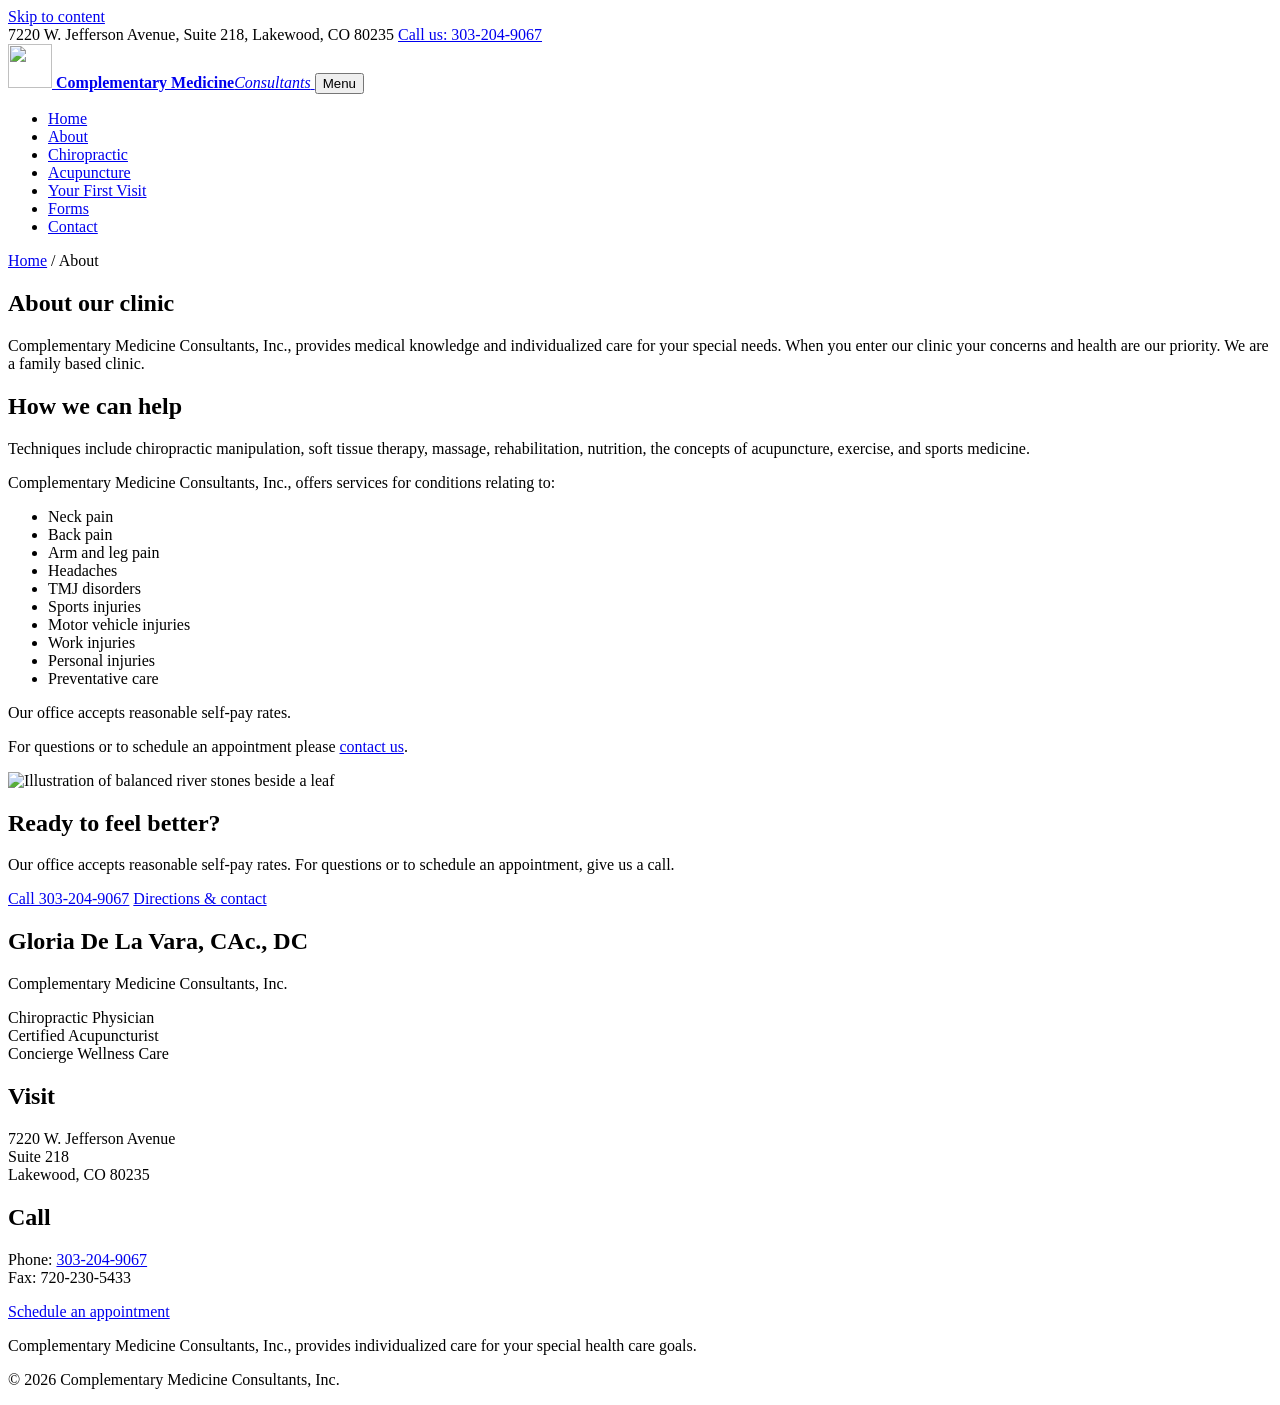
==== about.html @ 46e18586 "Add files via upload" ====
<!doctype html>
<html lang="en">
<head>
  <meta charset="utf-8">
  <meta name="viewport" content="width=device-width, initial-scale=1">
  <title>About | Complementary Medicine Consultants</title>
  <meta name="description" content="About Complementary Medicine Consultants, a family-based chiropractic and acupuncture clinic in Lakewood, CO.">
  <link rel="icon" href="images/favicon.svg" type="image/svg+xml">
  <link rel="preconnect" href="https://fonts.googleapis.com">
  <link rel="preconnect" href="https://fonts.gstatic.com" crossorigin>
  <link href="https://fonts.googleapis.com/css2?family=Fraunces:opsz,wght@9..144,400;9..144,600&family=Source+Sans+3:wght@400;600&display=swap" rel="stylesheet">
  <link rel="stylesheet" href="css/style.css">
</head>
<body>
  <a class="skip" href="#main">Skip to content</a>
  <div class="topbar">
    <div class="wrap">
      <span>7220 W. Jefferson Avenue, Suite 218, Lakewood, CO 80235</span>
      <a href="tel:+13032049067">Call us: 303-204-9067</a>
    </div>
  </div>
  <header class="site-header">
    <div class="wrap header-inner">
      <a class="brand" href="index.html">
        <img src="images/logo-mark.svg" alt="" width="44" height="44">
        <span><strong>Complementary Medicine</strong><em>Consultants</em></span>
      </a>
      <button class="menu-toggle" aria-expanded="false" aria-controls="site-nav">Menu</button>
      <nav id="site-nav" aria-label="Main">
        <ul>
        <li><a href="index.html">Home</a></li>
        <li><a href="about.html" aria-current="page">About</a></li>
        <li><a href="chiropractic.html">Chiropractic</a></li>
        <li><a href="acupuncture.html">Acupuncture</a></li>
        <li><a href="first-visit.html">Your First Visit</a></li>
        <li><a href="forms.html">Forms</a></li>
        <li><a href="contact.html">Contact</a></li>
        </ul>
      </nav>
    </div>
  </header>
  <main id="main">
    <section class="page-hero">
      <div class="wrap">
        <p class="crumb"><a href="index.html">Home</a> / About</p>
        <h1>About our clinic</h1>
        <p class="lede">Complementary Medicine Consultants, Inc., provides medical knowledge and individualized care for your special needs. When you enter our clinic your concerns and health are our priority. We are a family based clinic.</p>
      </div>
    </section>
    <section class="content">
      <div class="wrap split">
        <div class="prose">
          <h2>How we can help</h2>
          <p>Techniques include chiropractic manipulation, soft tissue therapy, massage, rehabilitation, nutrition, the concepts of acupuncture, exercise, and sports medicine.</p>
          <p>Complementary Medicine Consultants, Inc., offers services for conditions relating to:</p>
          <ul class="pill-list">
            <li>Neck pain</li><li>Back pain</li><li>Arm and leg pain</li><li>Headaches</li><li>TMJ disorders</li>
            <li>Sports injuries</li><li>Motor vehicle injuries</li><li>Work injuries</li><li>Personal injuries</li><li>Preventative care</li>
          </ul>
          <p>Our office accepts reasonable self-pay rates.</p>
          <p>For questions or to schedule an appointment please <a href="contact.html">contact us</a>.</p>
        </div>
        <img class="side-art" src="images/balance.svg" alt="Illustration of balanced river stones beside a leaf" width="480" height="480" loading="lazy">
      </div>
    </section>
    <section class="cta">
      <div class="wrap cta-inner">
        <div>
          <h2>Ready to feel better?</h2>
          <p>Our office accepts reasonable self-pay rates. For questions or to schedule an appointment, give us a call.</p>
        </div>
        <div class="cta-actions">
          <a class="btn" href="tel:+13032049067">Call 303-204-9067</a>
          <a class="btn btn-ghost" href="contact.html">Directions &amp; contact</a>
        </div>
      </div>
    </section>
  </main>
  <footer class="site-footer">
    <div class="wrap footer-grid">
      <div>
        <h2>Gloria De La Vara, CAc., DC</h2>
        <p class="muted">Complementary Medicine Consultants, Inc.</p>
        <p>Chiropractic Physician<br>Certified Acupuncturist<br>Concierge Wellness Care</p>
      </div>
      <div>
        <h2>Visit</h2>
        <p>7220 W. Jefferson Avenue<br>Suite 218<br>Lakewood, CO 80235</p>
      </div>
      <div>
        <h2>Call</h2>
        <p>Phone: <a href="tel:+13032049067">303-204-9067</a><br>Fax: 720-230-5433</p>
        <a class="btn btn-light" href="contact.html">Schedule an appointment</a>
      </div>
    </div>
    <div class="wrap footer-bottom">
      <p>Complementary Medicine Consultants, Inc., provides individualized care for your special health care goals.</p>
      <p>&copy; <span id="year">2026</span> Complementary Medicine Consultants, Inc.</p>
    </div>
  </footer>
  <script>
    (function () {
      var b = document.querySelector('.menu-toggle'), n = document.getElementById('site-nav');
      b.addEventListener('click', function () {
        var open = n.classList.toggle('open');
        b.setAttribute('aria-expanded', open);
      });
      document.getElementById('year').textContent = new Date().getFullYear();
    })();
  </script>
</body>
</html>
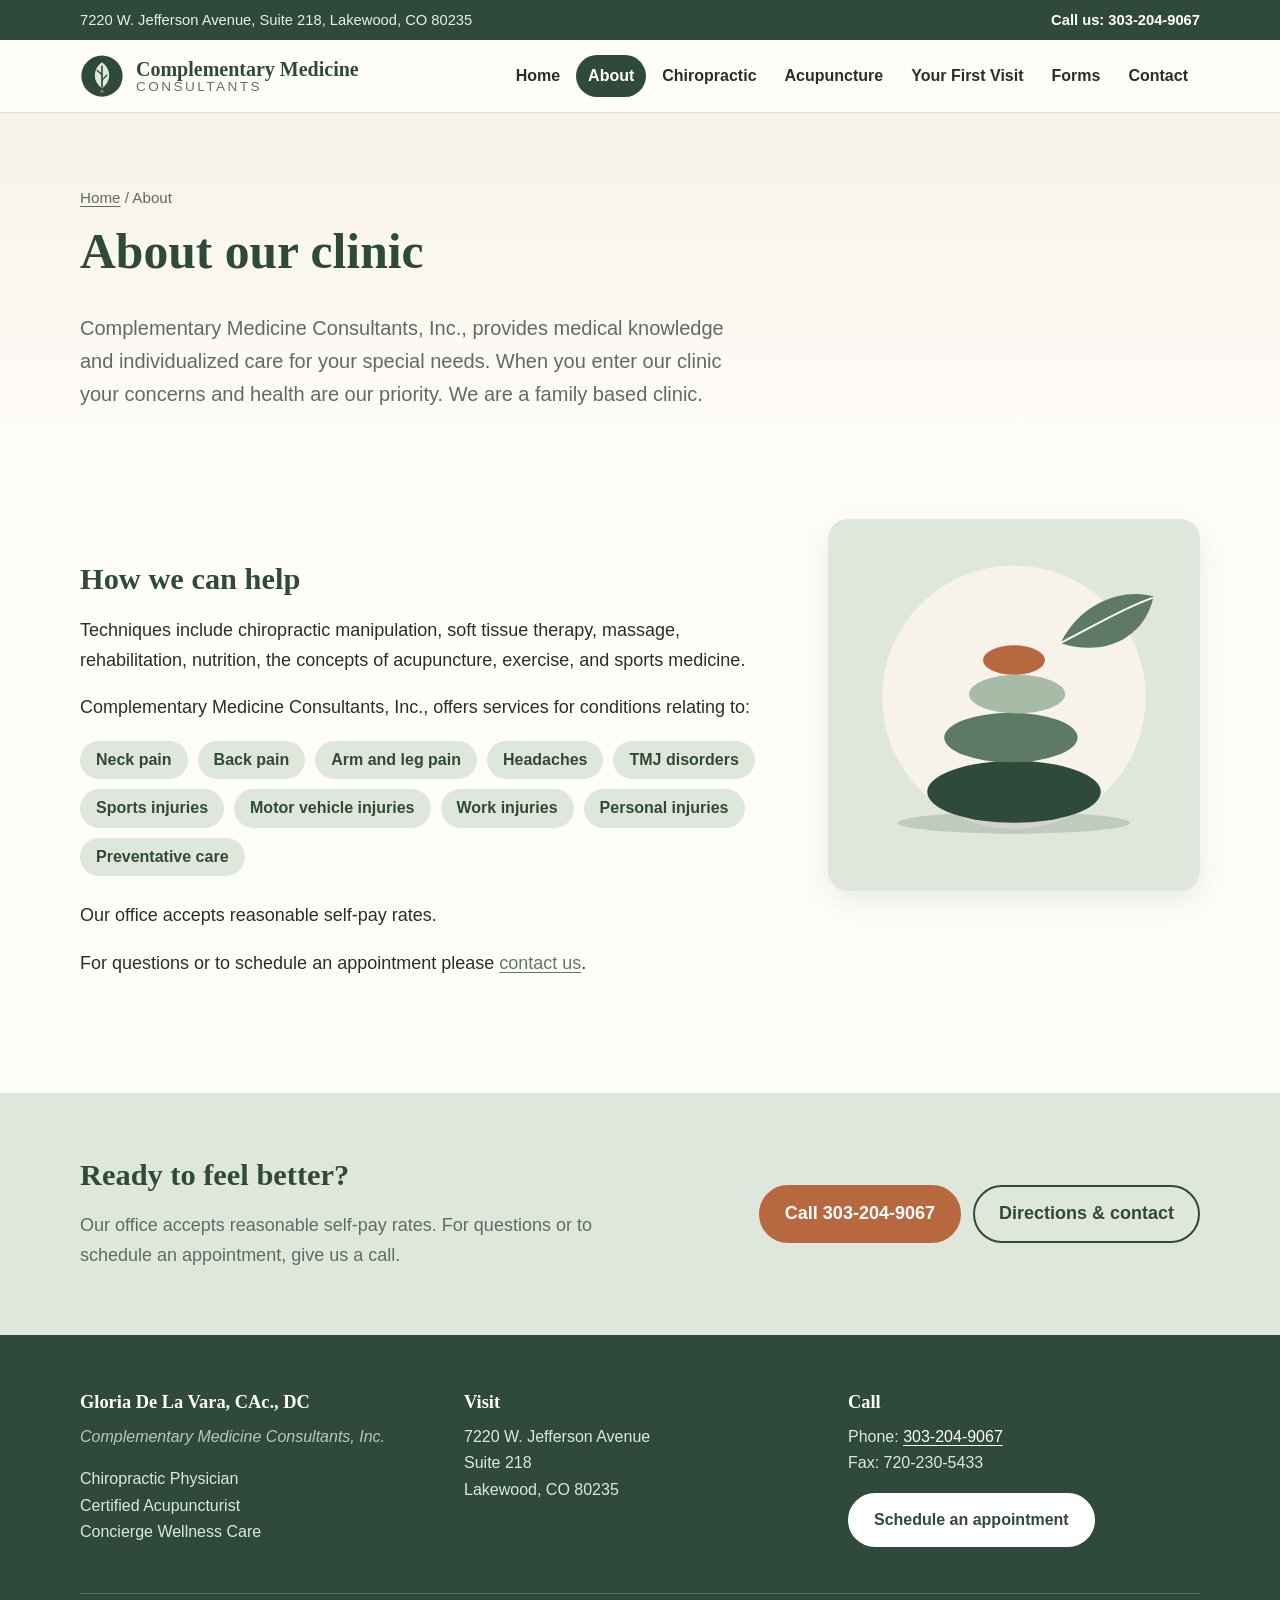
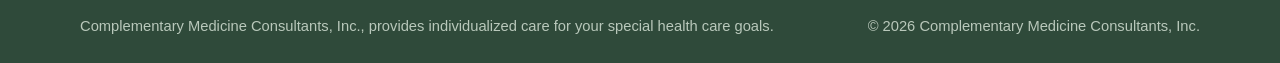
==== commit e4a848fe: "Add files via upload" ====
--- a/about.html
+++ b/about.html
@@ -5,11 +5,11 @@
   <meta name="viewport" content="width=device-width, initial-scale=1">
   <title>About | Complementary Medicine Consultants</title>
   <meta name="description" content="About Complementary Medicine Consultants, a family-based chiropractic and acupuncture clinic in Lakewood, CO.">
-  <link rel="icon" href="images/favicon.svg" type="image/svg+xml">
+  <link rel="icon" href="favicon.svg" type="image/svg+xml">
   <link rel="preconnect" href="https://fonts.googleapis.com">
   <link rel="preconnect" href="https://fonts.gstatic.com" crossorigin>
   <link href="https://fonts.googleapis.com/css2?family=Fraunces:opsz,wght@9..144,400;9..144,600&family=Source+Sans+3:wght@400;600&display=swap" rel="stylesheet">
-  <link rel="stylesheet" href="css/style.css">
+  <link rel="stylesheet" href="style.css">
 </head>
 <body>
   <a class="skip" href="#main">Skip to content</a>
@@ -22,7 +22,7 @@
   <header class="site-header">
     <div class="wrap header-inner">
       <a class="brand" href="index.html">
-        <img src="images/logo-mark.svg" alt="" width="44" height="44">
+        <img src="logo-mark.svg" alt="" width="44" height="44">
         <span><strong>Complementary Medicine</strong><em>Consultants</em></span>
       </a>
       <button class="menu-toggle" aria-expanded="false" aria-controls="site-nav">Menu</button>
@@ -60,7 +60,7 @@
           <p>Our office accepts reasonable self-pay rates.</p>
           <p>For questions or to schedule an appointment please <a href="contact.html">contact us</a>.</p>
         </div>
-        <img class="side-art" src="images/balance.svg" alt="Illustration of balanced river stones beside a leaf" width="480" height="480" loading="lazy">
+        <img class="side-art" src="balance.svg" alt="Illustration of balanced river stones beside a leaf" width="480" height="480" loading="lazy">
       </div>
     </section>
     <section class="cta">
--- a/style.css
+++ b/style.css
@@ -0,0 +1,169 @@
+/* Complementary Medicine Consultants - site styles
+   Colors are defined once here; change them to restyle the whole site. */
+:root {
+  --forest: #2f4a3a;
+  --sage: #5d7a64;
+  --sage-light: #dfe7dc;
+  --sand: #f7f2ea;
+  --cream: #fffdf9;
+  --clay: #b8683f;
+  --ink: #26302a;
+  --muted: #5f6b63;
+  --line: #e4ddd1;
+  --radius: 14px;
+  --shadow: 0 10px 30px rgba(47, 74, 58, .10);
+  --serif: "Fraunces", Georgia, serif;
+  --sans: "Source Sans 3", "Segoe UI", Arial, sans-serif;
+}
+
+*, *::before, *::after { box-sizing: border-box; }
+html { scroll-behavior: smooth; }
+body {
+  margin: 0;
+  font-family: var(--sans);
+  font-size: 1.125rem;
+  line-height: 1.65;
+  color: var(--ink);
+  background: var(--cream);
+}
+img { max-width: 100%; height: auto; display: block; }
+a { color: var(--sage); text-underline-offset: 3px; }
+a:hover { color: var(--forest); }
+h1, h2, h3 { font-family: var(--serif); font-weight: 600; color: var(--forest); line-height: 1.2; margin: 0 0 .6em; }
+h1 { font-size: clamp(2rem, 4.5vw, 3.1rem); }
+h2 { font-size: clamp(1.4rem, 2.6vw, 1.9rem); }
+h3 { font-size: 1.35rem; }
+p { margin: 0 0 1em; }
+
+.wrap { width: min(1120px, 100% - 32px); margin-inline: auto; }
+.narrow { width: min(760px, 100% - 32px); }
+.muted { color: var(--muted); }
+.skip { position: absolute; left: -999px; top: 8px; background: var(--forest); color: #fff; padding: 8px 14px; border-radius: 8px; z-index: 100; }
+.skip:focus { left: 8px; }
+
+/* Top bar + header */
+.topbar { background: var(--forest); color: #e8efe6; font-size: .92rem; }
+.topbar .wrap { display: flex; justify-content: space-between; gap: 12px; padding: 8px 0; flex-wrap: wrap; }
+.topbar a { color: #fff; font-weight: 600; text-decoration: none; }
+.site-header { background: var(--cream); border-bottom: 1px solid var(--line); position: sticky; top: 0; z-index: 50; }
+.header-inner { display: flex; align-items: center; justify-content: space-between; padding: 14px 0; gap: 16px; }
+.brand { display: flex; align-items: center; gap: 12px; text-decoration: none; color: var(--forest); }
+.brand span { display: flex; flex-direction: column; line-height: 1.1; }
+.brand strong { font-family: var(--serif); font-size: 1.25rem; font-weight: 600; }
+.brand em { font-style: normal; font-size: .85rem; letter-spacing: .18em; text-transform: uppercase; color: var(--sage); }
+#site-nav ul { list-style: none; margin: 0; padding: 0; display: flex; gap: 4px; flex-wrap: wrap; }
+#site-nav a { display: block; padding: 8px 12px; border-radius: 999px; text-decoration: none; color: var(--ink); font-weight: 600; font-size: 1rem; }
+#site-nav a:hover { background: var(--sage-light); }
+#site-nav a[aria-current="page"] { background: var(--forest); color: #fff; }
+.menu-toggle { display: none; font: inherit; font-weight: 600; background: var(--forest); color: #fff; border: 0; border-radius: 999px; padding: 8px 18px; cursor: pointer; }
+
+/* Buttons */
+.btn { display: inline-block; background: var(--clay); color: #fff; text-decoration: none; font-weight: 600; padding: 12px 24px; border-radius: 999px; border: 2px solid var(--clay); transition: transform .15s, background .15s; }
+.btn:hover { background: #9e5532; border-color: #9e5532; color: #fff; transform: translateY(-1px); }
+.btn-ghost { background: transparent; color: var(--forest); border-color: var(--forest); }
+.btn-ghost:hover { background: var(--forest); border-color: var(--forest); }
+.btn-light { background: #fff; color: var(--forest); border-color: #fff; }
+.btn-light:hover { background: var(--sage-light); border-color: var(--sage-light); color: var(--forest); }
+
+/* Home hero */
+.home-hero { background: linear-gradient(180deg, var(--sand), var(--cream)); padding: clamp(40px, 7vw, 90px) 0; }
+.home-hero-grid { display: grid; grid-template-columns: 1.1fr .9fr; gap: 48px; align-items: center; }
+.eyebrow { text-transform: uppercase; letter-spacing: .14em; font-size: .85rem; font-weight: 600; color: var(--clay); margin-bottom: .8em; }
+.lede { font-size: 1.25rem; color: var(--muted); max-width: 60ch; }
+.hero-actions { display: flex; gap: 12px; flex-wrap: wrap; margin-top: 24px; }
+.hero-art { border-radius: 24px; box-shadow: var(--shadow); }
+
+/* Services cards */
+.services { padding: clamp(48px, 7vw, 88px) 0; }
+.section-title { text-align: center; margin-bottom: 36px; }
+.cards { display: grid; grid-template-columns: repeat(2, 1fr); gap: 28px; }
+.card { background: #fff; border: 1px solid var(--line); border-radius: var(--radius); overflow: hidden; text-decoration: none; color: inherit; box-shadow: var(--shadow); transition: transform .2s; }
+.card:hover { transform: translateY(-4px); color: inherit; }
+.card-body { padding: 24px 28px 28px; }
+.more { color: var(--clay); font-weight: 600; }
+
+/* Provider */
+.provider { background: var(--sand); padding: clamp(48px, 7vw, 88px) 0; }
+.provider-grid { display: grid; grid-template-columns: .8fr 1.2fr; gap: 56px; align-items: center; }
+.provider-grid img { border-radius: 24px; }
+.creds { list-style: none; padding: 0; margin: 24px 0 0; display: grid; gap: 12px; }
+.creds li { background: #fff; border-left: 4px solid var(--sage); padding: 12px 16px; border-radius: 8px; }
+.creds strong { color: var(--forest); margin-right: 8px; }
+
+/* Inner pages */
+.page-hero { background: linear-gradient(180deg, var(--sand), var(--cream)); padding: clamp(36px, 6vw, 72px) 0 clamp(24px, 4vw, 40px); }
+.crumb { font-size: .95rem; color: var(--muted); margin-bottom: 12px; }
+.crumb a { color: var(--muted); }
+.content { padding: clamp(24px, 4vw, 48px) 0 clamp(56px, 8vw, 96px); }
+.split { display: grid; grid-template-columns: 1.3fr .7fr; gap: 56px; align-items: start; }
+.prose { max-width: 68ch; }
+.prose h2 { margin-top: 1.4em; }
+.side-art { border-radius: 20px; box-shadow: var(--shadow); position: sticky; top: 110px; }
+.pill-list { list-style: none; padding: 0; display: flex; flex-wrap: wrap; gap: 10px; margin: 0 0 1.4em; }
+.pill-list li { background: var(--sage-light); color: var(--forest); padding: 6px 16px; border-radius: 999px; font-weight: 600; font-size: 1rem; }
+.check-list { list-style: none; padding: 0; display: grid; gap: 8px; }
+.check-list li { padding-left: 32px; position: relative; }
+.check-list li::before { content: ""; position: absolute; left: 0; top: .45em; width: 18px; height: 18px; border-radius: 50%; background: var(--sage-light) url("data:image/svg+xml,%3Csvg xmlns='http://www.w3.org/2000/svg' viewBox='0 0 20 20'%3E%3Cpath d='M5 10.5l3 3 7-7' fill='none' stroke='%232f4a3a' stroke-width='2.4' stroke-linecap='round' stroke-linejoin='round'/%3E%3C/svg%3E") center/14px no-repeat; }
+
+/* First visit steps */
+.steps { list-style: none; padding: 0; margin: 0; display: grid; gap: 20px; }
+.step { display: grid; grid-template-columns: 52px 1fr; gap: 20px; background: #fff; border: 1px solid var(--line); border-radius: var(--radius); padding: 24px; }
+.step h2 { font-size: 1.4rem; margin-bottom: .4em; }
+.step p:last-child { margin-bottom: 0; }
+.step-num { width: 52px; height: 52px; border-radius: 50%; background: var(--forest); color: #fff; display: grid; place-items: center; font-family: var(--serif); font-size: 1.4rem; }
+.side-card { background: var(--sand); border-radius: var(--radius); padding: 24px; position: sticky; top: 110px; }
+.side-card img { border-radius: 12px; margin-bottom: 16px; }
+
+/* Forms */
+.form-list { list-style: none; padding: 0; margin: 0 0 24px; display: grid; gap: 16px; }
+.form-list li { display: flex; justify-content: space-between; align-items: center; gap: 20px; background: #fff; border: 1px solid var(--line); border-radius: var(--radius); padding: 22px 24px; flex-wrap: wrap; }
+.form-list h2 { font-size: 1.3rem; margin-bottom: .2em; }
+.form-list p { margin: 0; color: var(--muted); }
+.note { background: var(--sage-light); padding: 16px 20px; border-radius: 10px; }
+
+/* Contact */
+.contact-grid { display: grid; grid-template-columns: .9fr 1.1fr; gap: 32px; align-items: stretch; }
+.contact-cards { display: grid; gap: 16px; }
+.info-card { background: #fff; border: 1px solid var(--line); border-radius: var(--radius); padding: 22px 24px; }
+.info-card h2 { font-size: 1.1rem; text-transform: uppercase; letter-spacing: .1em; font-family: var(--sans); color: var(--clay); }
+.info-card p:last-child { margin-bottom: 0; }
+.big-link { font-family: var(--serif); font-size: 1.8rem; color: var(--forest); text-decoration: none; }
+.map { width: 100%; min-height: 420px; height: 100%; border: 0; border-radius: var(--radius); box-shadow: var(--shadow); }
+
+/* CTA + footer */
+.cta { background: var(--sage-light); padding: clamp(40px, 6vw, 64px) 0; }
+.cta-inner { display: flex; justify-content: space-between; align-items: center; gap: 32px; flex-wrap: wrap; }
+.cta-inner p { margin: 0; color: var(--muted); max-width: 55ch; }
+.cta-actions { display: flex; gap: 12px; flex-wrap: wrap; }
+.site-footer { background: var(--forest); color: #dfe7dc; padding: 56px 0 24px; font-size: 1rem; }
+.site-footer h2 { color: #fff; font-size: 1.15rem; }
+.site-footer a { color: #fff; }
+.site-footer .muted { color: #b9c8bb; font-style: italic; }
+.footer-grid { display: grid; grid-template-columns: repeat(3, 1fr); gap: 32px; }
+.footer-bottom { border-top: 1px solid rgba(255,255,255,.18); margin-top: 32px; padding-top: 20px; display: flex; justify-content: space-between; gap: 16px; flex-wrap: wrap; font-size: .92rem; color: #b9c8bb; }
+.footer-bottom p { margin: 0; }
+
+/* Responsive */
+@media (max-width: 960px) {
+  .menu-toggle { display: block; }
+  #site-nav { position: absolute; left: 0; right: 0; top: 100%; background: var(--cream); border-bottom: 1px solid var(--line); display: none; }
+  #site-nav.open { display: block; }
+  #site-nav ul { flex-direction: column; padding: 8px 16px 16px; }
+  .header-inner { position: relative; }
+}
+@media (max-width: 820px) {
+  .home-hero-grid, .provider-grid, .split, .contact-grid, .cards, .footer-grid { grid-template-columns: 1fr; }
+  .side-art, .side-card { position: static; }
+  .side-art { max-width: min(420px, 100%); }
+  .provider-grid img { max-width: min(360px, 100%); }
+  .topbar span { display: none; }
+  .topbar .wrap { justify-content: center; }
+}
+@media (prefers-reduced-motion: reduce) { * { transition: none !important; scroll-behavior: auto !important; } }
+
+/* fixes */
+.site-footer .btn-light { color: var(--forest); text-decoration: none; }
+@media (max-width: 820px) {
+  .step { grid-template-columns: 40px 1fr; gap: 14px; padding: 18px; }
+  .step-num { width: 40px; height: 40px; font-size: 1.15rem; }
+}
